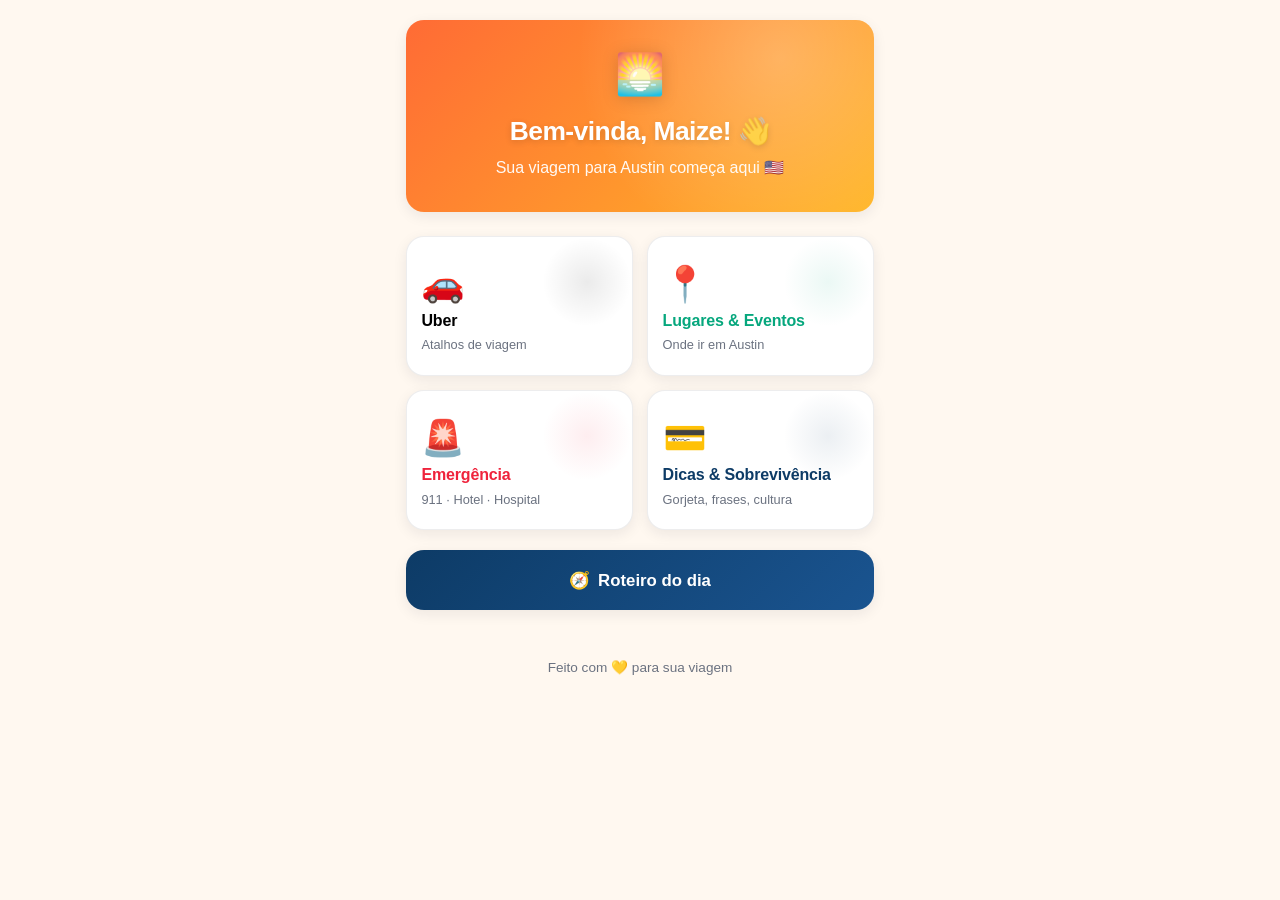
==== index.html @ 213bc2c5 "first commit" ====
<!DOCTYPE html>
<html lang="pt-BR">
<head>
  <meta charset="UTF-8" />
  <meta name="viewport" content="width=device-width, initial-scale=1.0, viewport-fit=cover" />
  <meta name="theme-color" content="#FF6B35" media="(prefers-color-scheme: light)" />
  <meta name="theme-color" content="#0F1419" media="(prefers-color-scheme: dark)" />
  <title>Maize em Austin</title>
  <link rel="manifest" href="manifest.json" />
  <link rel="stylesheet" href="styles.css" />
  <link rel="icon" href="data:image/svg+xml,<svg xmlns=%22http://www.w3.org/2000/svg%22 viewBox=%220 0 100 100%22><text y=%22.9em%22 font-size=%2290%22>🤠</text></svg>" />
</head>
<body>
  
  <main class="container">
    <header class="hero">
      <div class="hero-wave" aria-hidden="true">🌅</div>
      <h1 class="hero-title">Bem-vinda, Maize! 👋</h1>
      <p class="hero-subtitle">Sua viagem para Austin começa aqui 🇺🇸</p>
    </header>

    <section class="grid" aria-label="Menu principal">
      <a href="pages/uber.html" class="card card-uber">
        <span class="card-icon" aria-hidden="true">🚗</span>
        <span class="card-title">Uber</span>
        <span class="card-sub">Atalhos de viagem</span>
      </a>

      <a href="pages/lugares.html" class="card card-places">
        <span class="card-icon" aria-hidden="true">📍</span>
        <span class="card-title">Lugares & Eventos</span>
        <span class="card-sub">Onde ir em Austin</span>
      </a>

      <a href="pages/emergencia.html" class="card card-emergency">
        <span class="card-icon" aria-hidden="true">🚨</span>
        <span class="card-title">Emergência</span>
        <span class="card-sub">911 · Hotel · Hospital</span>
      </a>

      <a href="pages/dicas.html" class="card card-tips">
        <span class="card-icon" aria-hidden="true">💳</span>
        <span class="card-title">Dicas & Sobrevivência</span>
        <span class="card-sub">Gorjeta, frases, cultura</span>
      </a>
    </section>

    <a href="pages/roteiro.html" class="btn-full">
      🧭 <span>Roteiro do dia</span>
    </a>

    <footer class="footer">
      Feito com 💛 para sua viagem
    </footer>
  </main>

  <script src="script.js"></script>
</body>
</html>
---- styles.css ----
/* ================================
   Maize em Austin — estilo base
   Mobile-first · Galaxy A54 friendly
   ================================ */

:root {
  --primary: #ff6b35;
  --primary-dark: #e0551f;
  --blue: #0d3b66;
  --yellow: #ffb627;
  --green: #06a77d;
  --red: #ef233c;

  --bg: #fff8f0;
  --surface: #ffffff;
  --surface-2: #fef3e6;
  --text: #1a1a2e;
  --muted: #6b7280;
  --border: rgba(26, 26, 46, 0.08);
  --shadow: 0 4px 14px rgba(26, 26, 46, 0.08);
  --shadow-lg: 0 10px 28px rgba(26, 26, 46, 0.12);

  --radius: 18px;
  --radius-sm: 12px;
  --space: 1rem;
}

@media (prefers-color-scheme: dark) {
  :root {
    --bg: #0f1419;
    --surface: #1a2028;
    --surface-2: #232b36;
    --text: #f5f5f5;
    --muted: #9ca3af;
    --border: rgba(255, 255, 255, 0.08);
    --shadow: 0 4px 14px rgba(0, 0, 0, 0.4);
    --shadow-lg: 0 10px 28px rgba(0, 0, 0, 0.5);
  }
}

* {
  box-sizing: border-box;
  margin: 0;
  padding: 0;
}

html {
  -webkit-tap-highlight-color: transparent;
  -webkit-text-size-adjust: 100%;
}

body {
  font-family: -apple-system, BlinkMacSystemFont, "Segoe UI", Roboto, "Helvetica Neue", Arial, sans-serif;
  background: var(--bg);
  color: var(--text);
  line-height: 1.5;
  min-height: 100vh;
  min-height: 100dvh;
  padding: env(safe-area-inset-top) env(safe-area-inset-right) env(safe-area-inset-bottom) env(safe-area-inset-left);
}

.container {
  max-width: 500px;
  margin: 0 auto;
  padding: 1.25rem 1rem 2rem;
}

/* ========== HERO ========== */
.hero {
  text-align: center;
  padding: 1.5rem 0.5rem 2rem;
  background: linear-gradient(135deg, var(--primary) 0%, var(--yellow) 100%);
  border-radius: var(--radius);
  margin-bottom: 1.5rem;
  color: #fff;
  box-shadow: var(--shadow);
  position: relative;
  overflow: hidden;
}

.hero::before {
  content: "";
  position: absolute;
  inset: 0;
  background: radial-gradient(circle at 80% 20%, rgba(255, 255, 255, 0.25), transparent 50%);
  pointer-events: none;
}

.hero-wave {
  font-size: 2.5rem;
  margin-bottom: 0.5rem;
  filter: drop-shadow(0 2px 8px rgba(0, 0, 0, 0.15));
}

.hero-title {
  font-size: 1.65rem;
  font-weight: 800;
  letter-spacing: -0.02em;
  text-shadow: 0 2px 6px rgba(0, 0, 0, 0.15);
}

.hero-subtitle {
  font-size: 1rem;
  opacity: 0.95;
  margin-top: 0.25rem;
  font-weight: 500;
}

/* ========== GRID 2x2 ========== */
.grid {
  display: grid;
  grid-template-columns: 1fr 1fr;
  gap: 0.9rem;
  margin-bottom: 1.25rem;
}

.card {
  background: var(--surface);
  border: 1px solid var(--border);
  border-radius: var(--radius);
  padding: 1.25rem 0.9rem;
  text-decoration: none;
  color: var(--text);
  display: flex;
  flex-direction: column;
  align-items: flex-start;
  justify-content: flex-end;
  min-height: 140px;
  box-shadow: var(--shadow);
  transition: transform 0.15s ease, box-shadow 0.15s ease;
  position: relative;
  overflow: hidden;
}

.card::after {
  content: "";
  position: absolute;
  top: 0; right: 0;
  width: 90px;
  height: 90px;
  background: radial-gradient(circle, currentColor 0%, transparent 70%);
  opacity: 0.08;
  pointer-events: none;
}

.card:active {
  transform: scale(0.97);
  box-shadow: var(--shadow-lg);
}

.card-icon {
  font-size: 2.2rem;
  margin-bottom: 0.5rem;
  line-height: 1;
}

.card-title {
  font-weight: 700;
  font-size: 1rem;
  letter-spacing: -0.01em;
}

.card-sub {
  font-size: 0.8rem;
  color: var(--muted);
  margin-top: 0.15rem;
}

.card-uber { color: #000; }
.card-places { color: var(--green); }
.card-emergency { color: var(--red); }
.card-tips { color: var(--blue); }
@media (prefers-color-scheme: dark) {
  .card-uber { color: #fff; }
  .card-tips { color: #5ba8ff; }
}

/* ========== BOTÃO FULL ========== */
.btn-full {
  display: flex;
  align-items: center;
  justify-content: center;
  gap: 0.5rem;
  width: 100%;
  padding: 1.1rem;
  background: linear-gradient(135deg, var(--blue) 0%, #1a5490 100%);
  color: #fff;
  text-decoration: none;
  border-radius: var(--radius);
  font-weight: 700;
  font-size: 1.05rem;
  box-shadow: var(--shadow);
  transition: transform 0.15s ease;
}

.btn-full:active {
  transform: scale(0.98);
}

/* ========== FOOTER ========== */
.footer {
  text-align: center;
  color: var(--muted);
  font-size: 0.85rem;
  margin-top: 2rem;
  padding: 1rem 0;
}

/* ================================
   PÁGINAS INTERNAS
   ================================ */
.page-header {
  display: flex;
  align-items: center;
  gap: 0.75rem;
  padding: 0.5rem 0 1.25rem;
  margin-bottom: 0.5rem;
}

.back-btn {
  display: inline-flex;
  align-items: center;
  justify-content: center;
  width: 44px;
  height: 44px;
  border-radius: 50%;
  background: var(--surface);
  color: var(--text);
  text-decoration: none;
  font-size: 1.4rem;
  border: 1px solid var(--border);
  box-shadow: var(--shadow);
  flex-shrink: 0;
}

.back-btn:active { transform: scale(0.92); }

.page-title {
  font-size: 1.4rem;
  font-weight: 800;
  letter-spacing: -0.02em;
}

.page-subtitle {
  font-size: 0.85rem;
  color: var(--muted);
  margin-top: 0.1rem;
}

.section-title {
  font-size: 0.78rem;
  font-weight: 700;
  text-transform: uppercase;
  letter-spacing: 0.08em;
  color: var(--muted);
  margin: 1.5rem 0 0.6rem;
  padding-left: 0.25rem;
}

/* Lista de itens (Uber/Lugares/Emergência) */
.list {
  display: flex;
  flex-direction: column;
  gap: 0.6rem;
}

.list-item {
  display: flex;
  align-items: center;
  gap: 0.85rem;
  background: var(--surface);
  border: 1px solid var(--border);
  border-radius: var(--radius-sm);
  padding: 0.95rem 1rem;
  text-decoration: none;
  color: var(--text);
  box-shadow: var(--shadow);
  transition: transform 0.12s ease;
}

.list-item:active { transform: scale(0.98); }

.list-icon {
  font-size: 1.6rem;
  flex-shrink: 0;
  width: 42px;
  height: 42px;
  display: flex;
  align-items: center;
  justify-content: center;
  background: var(--surface-2);
  border-radius: 12px;
}

.list-content {
  flex: 1;
  min-width: 0;
}

.list-title {
  font-weight: 600;
  font-size: 0.98rem;
  display: block;
}

.list-desc {
  font-size: 0.82rem;
  color: var(--muted);
  display: block;
  margin-top: 0.1rem;
}

.list-arrow {
  color: var(--muted);
  font-size: 1.2rem;
  flex-shrink: 0;
}

/* Botão de chamada de emergência (CTA grande) */
.call-btn {
  display: flex;
  flex-direction: column;
  align-items: center;
  justify-content: center;
  gap: 0.25rem;
  padding: 1.6rem 1rem;
  background: var(--red);
  color: #fff;
  text-decoration: none;
  border-radius: var(--radius);
  font-weight: 800;
  font-size: 1.5rem;
  box-shadow: 0 8px 24px rgba(239, 35, 60, 0.3);
  margin-bottom: 1rem;
  transition: transform 0.12s ease;
}

.call-btn:active { transform: scale(0.97); }

.call-btn-sub {
  font-size: 0.85rem;
  font-weight: 500;
  opacity: 0.95;
}

.call-btn.secondary {
  background: var(--blue);
  box-shadow: 0 6px 18px rgba(13, 59, 102, 0.25);
  font-size: 1.1rem;
  padding: 1.2rem 1rem;
}

/* Cards de conteúdo (Dicas) */
.info-card {
  background: var(--surface);
  border: 1px solid var(--border);
  border-radius: var(--radius-sm);
  padding: 1rem 1.1rem;
  box-shadow: var(--shadow);
  margin-bottom: 0.7rem;
}

.info-card h3 {
  font-size: 1rem;
  margin-bottom: 0.4rem;
  display: flex;
  align-items: center;
  gap: 0.4rem;
}

.info-card p {
  font-size: 0.92rem;
  color: var(--text);
  margin-bottom: 0.4rem;
}

.info-card p:last-child { margin-bottom: 0; }

.info-card ul {
  margin-left: 1.1rem;
  font-size: 0.92rem;
}

.info-card li { margin-bottom: 0.25rem; }

.info-card .badge {
  display: inline-block;
  background: var(--surface-2);
  color: var(--primary-dark);
  padding: 0.15rem 0.55rem;
  border-radius: 999px;
  font-size: 0.78rem;
  font-weight: 700;
  margin-right: 0.3rem;
}
@media (prefers-color-scheme: dark) {
  .info-card .badge { color: var(--yellow); }
}

/* Frases EN/PT */
.phrase {
  display: flex;
  flex-direction: column;
  padding: 0.7rem 0;
  border-bottom: 1px solid var(--border);
}
.phrase:last-child { border-bottom: none; }
.phrase-en {
  font-weight: 600;
  font-size: 0.95rem;
}
.phrase-pt {
  font-size: 0.82rem;
  color: var(--muted);
  margin-top: 0.1rem;
}

/* Roteiro */
.routine-block {
  background: var(--surface);
  border: 1px solid var(--border);
  border-radius: var(--radius-sm);
  padding: 1rem;
  margin-bottom: 0.8rem;
  box-shadow: var(--shadow);
}

.routine-block label {
  display: flex;
  align-items: center;
  gap: 0.5rem;
  font-weight: 700;
  font-size: 1rem;
  margin-bottom: 0.5rem;
}

.routine-block textarea {
  width: 100%;
  min-height: 90px;
  padding: 0.75rem;
  border: 1px solid var(--border);
  border-radius: var(--radius-sm);
  background: var(--bg);
  color: var(--text);
  font-family: inherit;
  font-size: 0.95rem;
  resize: vertical;
}

.routine-block textarea:focus {
  outline: 2px solid var(--primary);
  outline-offset: 1px;
}

.routine-actions {
  display: flex;
  gap: 0.6rem;
  margin-top: 0.5rem;
}

.btn {
  flex: 1;
  padding: 0.85rem;
  border: none;
  border-radius: var(--radius-sm);
  font-weight: 700;
  font-size: 0.95rem;
  cursor: pointer;
  transition: transform 0.12s ease;
  font-family: inherit;
}
.btn:active { transform: scale(0.97); }

.btn-primary {
  background: var(--primary);
  color: #fff;
}

.btn-ghost {
  background: var(--surface);
  color: var(--text);
  border: 1px solid var(--border);
}

.toast {
  position: fixed;
  bottom: 1.5rem;
  left: 50%;
  transform: translateX(-50%) translateY(120%);
  background: var(--text);
  color: var(--bg);
  padding: 0.75rem 1.25rem;
  border-radius: 999px;
  font-size: 0.9rem;
  font-weight: 600;
  box-shadow: var(--shadow-lg);
  transition: transform 0.3s ease;
  z-index: 100;
}
.toast.show {
  transform: translateX(-50%) translateY(0);
}
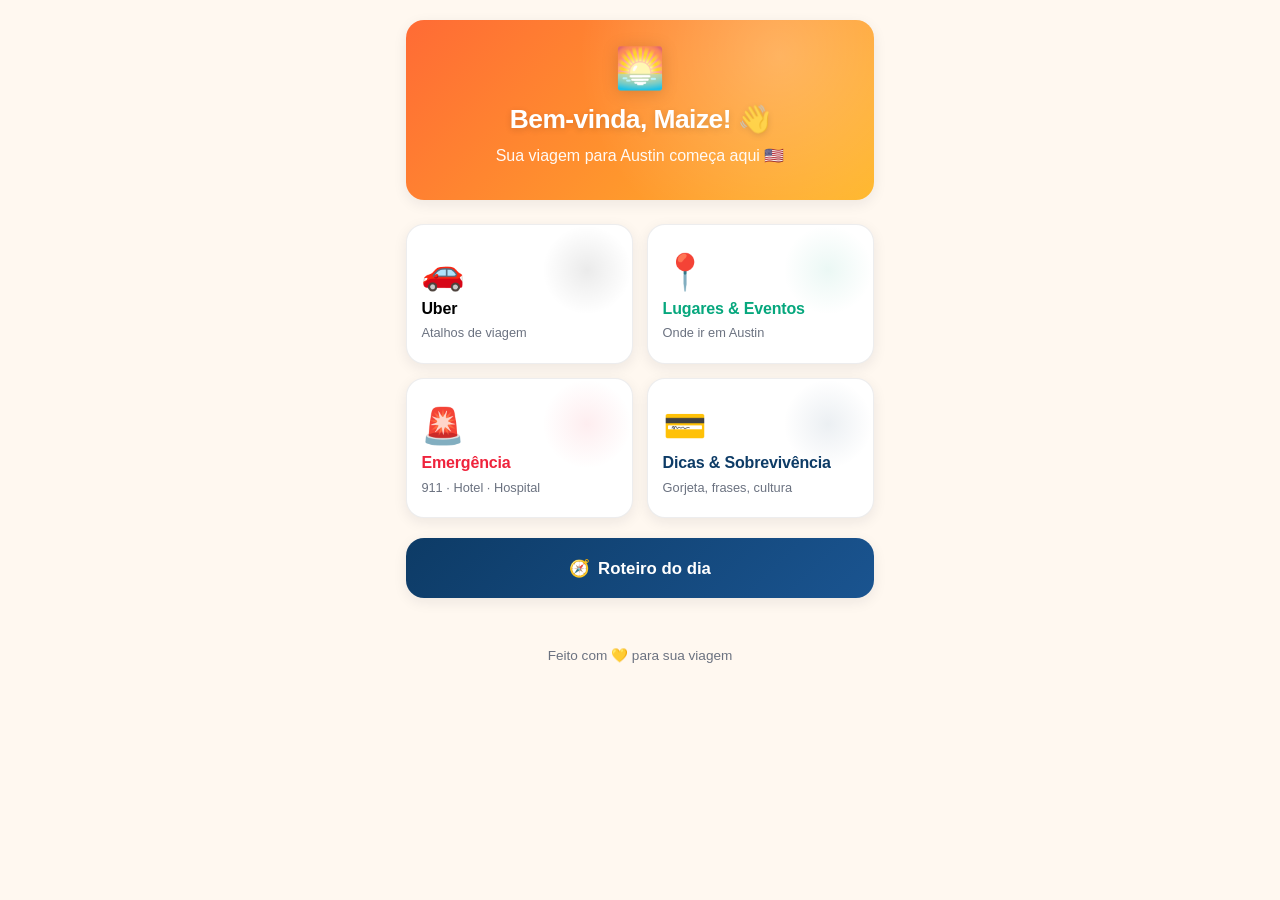
==== commit d3ab0cf9: "add fotos v1.8" ====
--- a/index.html
+++ b/index.html
@@ -14,7 +14,7 @@
   
   <main class="container">
     <header class="hero">
-      <div class="hero-wave" aria-hidden="true">🌅</div>
+      <button type="button" class="hero-wave" id="heroEgg" aria-label="Surpresa">🌅</button>
       <h1 class="hero-title">Bem-vinda, Maize! 👋</h1>
       <p class="hero-subtitle">Sua viagem para Austin começa aqui 🇺🇸</p>
     </header>
@@ -54,6 +54,18 @@
     </footer>
   </main>
 
+  <div class="egg-overlay" id="eggOverlay" aria-hidden="true">
+    <div class="egg-modal" role="dialog" aria-label="Surpresa">
+      <button type="button" class="egg-close" id="eggClose" aria-label="Fechar">✕</button>
+      <div class="egg-gallery">
+        <img src="img/1.jpeg" alt="" loading="lazy" />
+        <img src="img/2.jpeg" alt="" loading="lazy" />
+        <img src="img/3.jpeg" alt="" loading="lazy" />
+      </div>
+      <p class="egg-caption">Amamos você &lt;3</p>
+    </div>
+  </div>
+
   <script src="script.js"></script>
 </body>
 </html>
--- a/styles.css
+++ b/styles.css
@@ -90,6 +90,26 @@
   font-size: 2.5rem;
   margin-bottom: 0.5rem;
   filter: drop-shadow(0 2px 8px rgba(0, 0, 0, 0.15));
+  background: transparent;
+  border: none;
+  padding: 0.25rem 0.5rem;
+  cursor: pointer;
+  line-height: 1;
+  font-family: inherit;
+  color: inherit;
+  transition: transform 0.15s ease;
+  position: relative;
+  z-index: 1;
+}
+
+.hero-wave:active {
+  transform: scale(0.88) rotate(-8deg);
+}
+
+.hero-wave:focus-visible {
+  outline: 2px solid rgba(255, 255, 255, 0.8);
+  outline-offset: 4px;
+  border-radius: 12px;
 }
 
 .hero-title {
@@ -224,16 +244,21 @@
   width: 44px;
   height: 44px;
   border-radius: 50%;
-  background: var(--surface);
-  color: var(--text);
+  background: linear-gradient(135deg, var(--primary), var(--primary-dark));
+  color: #fff;
   text-decoration: none;
-  font-size: 1.4rem;
-  border: 1px solid var(--border);
-  box-shadow: var(--shadow);
+  font-size: 1.3rem;
+  font-weight: 700;
+  border: none;
+  box-shadow: 0 4px 12px rgba(255, 107, 53, 0.3);
   flex-shrink: 0;
-}
-
-.back-btn:active { transform: scale(0.92); }
+  transition: transform 0.12s ease, box-shadow 0.12s ease;
+}
+
+.back-btn:active {
+  transform: scale(0.92);
+  box-shadow: 0 2px 8px rgba(255, 107, 53, 0.2);
+}
 
 .page-title {
   font-size: 1.4rem;
@@ -314,6 +339,34 @@
   color: var(--muted);
   font-size: 1.2rem;
   flex-shrink: 0;
+}
+
+/* Link para site externo (dentro de .list) */
+.site-link {
+  display: flex;
+  align-items: center;
+  justify-content: center;
+  gap: 0.4rem;
+  padding: 0.65rem 1rem;
+  background: var(--surface-2);
+  color: var(--primary);
+  border: 1px solid var(--border);
+  border-radius: var(--radius-sm);
+  font-size: 0.85rem;
+  font-weight: 600;
+  text-decoration: none;
+  transition: transform 0.12s ease, background 0.15s ease;
+}
+
+.site-link:active {
+  transform: scale(0.97);
+  background: var(--surface);
+}
+
+@media (prefers-color-scheme: dark) {
+  .site-link {
+    color: var(--yellow);
+  }
 }
 
 /* Botão de chamada de emergência (CTA grande) */
@@ -500,3 +553,88 @@
 .toast.show {
   transform: translateX(-50%) translateY(0);
 }
+
+/* ========== EASTER EGG ========== */
+.egg-overlay {
+  position: fixed;
+  inset: 0;
+  background: rgba(15, 20, 25, 0.85);
+  backdrop-filter: blur(6px);
+  -webkit-backdrop-filter: blur(6px);
+  display: none;
+  align-items: flex-start;
+  justify-content: center;
+  padding: 1.5rem 1rem;
+  z-index: 200;
+  overflow-y: auto;
+  opacity: 0;
+  transition: opacity 0.25s ease;
+}
+
+.egg-overlay.show {
+  display: flex;
+  opacity: 1;
+}
+
+.egg-modal {
+  background: var(--surface);
+  border-radius: var(--radius);
+  padding: 1.25rem 1rem 1.5rem;
+  max-width: 460px;
+  width: 100%;
+  box-shadow: var(--shadow-lg);
+  position: relative;
+  margin: auto;
+  transform: scale(0.92);
+  transition: transform 0.25s cubic-bezier(0.34, 1.56, 0.64, 1);
+}
+
+.egg-overlay.show .egg-modal {
+  transform: scale(1);
+}
+
+.egg-close {
+  position: absolute;
+  top: 0.6rem;
+  right: 0.6rem;
+  width: 36px;
+  height: 36px;
+  border-radius: 50%;
+  border: none;
+  background: var(--surface-2);
+  color: var(--text);
+  font-size: 1rem;
+  font-weight: 700;
+  cursor: pointer;
+  display: flex;
+  align-items: center;
+  justify-content: center;
+  box-shadow: var(--shadow);
+  z-index: 1;
+}
+
+.egg-close:active { transform: scale(0.9); }
+
+.egg-gallery {
+  display: flex;
+  flex-direction: column;
+  gap: 0.75rem;
+  margin-top: 0.5rem;
+}
+
+.egg-gallery img {
+  width: 100%;
+  height: auto;
+  border-radius: var(--radius-sm);
+  display: block;
+  box-shadow: var(--shadow);
+}
+
+.egg-caption {
+  text-align: center;
+  font-size: 1rem;
+  font-weight: 700;
+  color: var(--primary);
+  margin-top: 1rem;
+  letter-spacing: -0.01em;
+}
